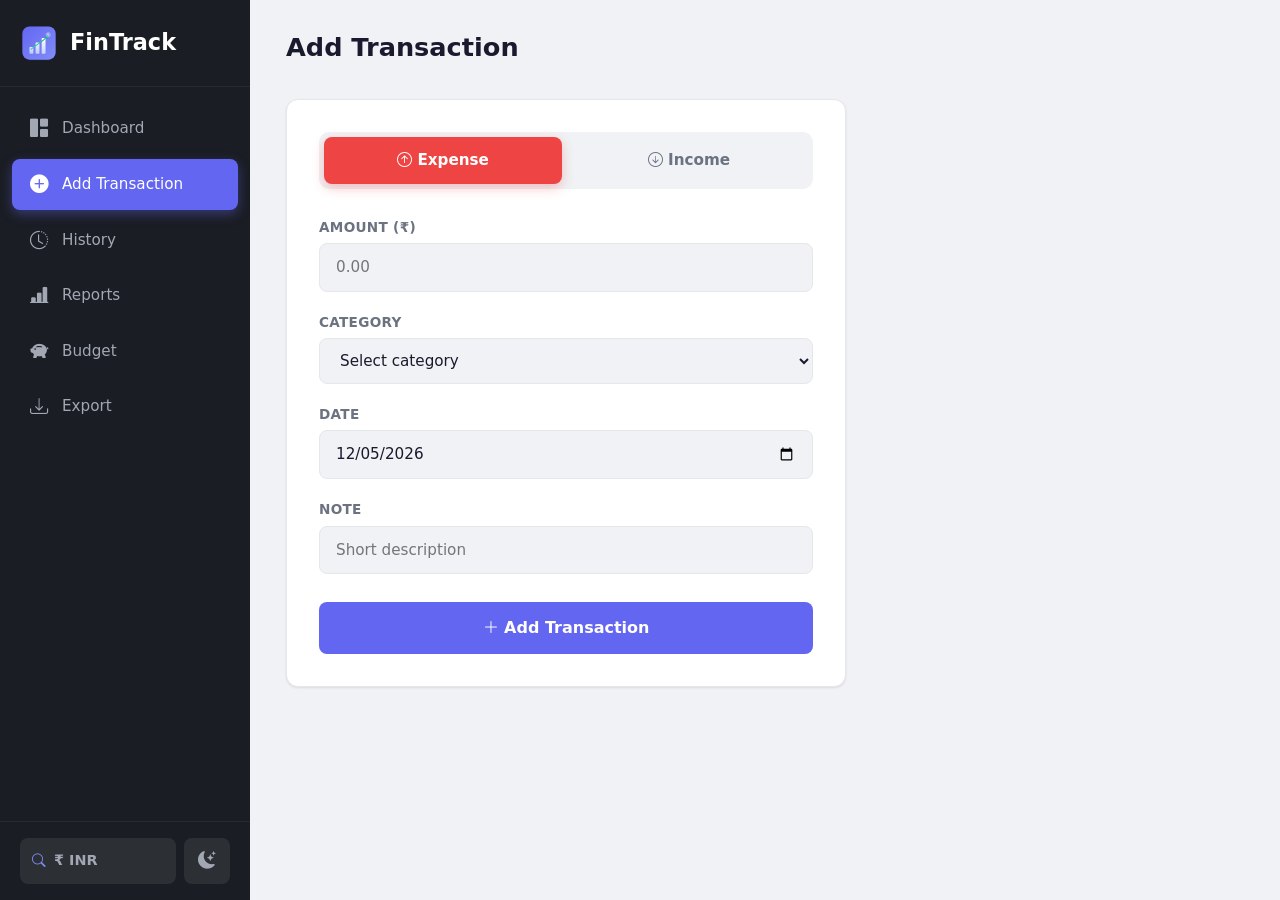
==== add-expense.html @ 977323e3 "HTML, CSS, JS file updating" ====
<!DOCTYPE html>
<html lang="en">
<head>
    <meta charset="UTF-8">
    <meta name="viewport" content="width=device-width, initial-scale=1.0">
    <title>FinTrack — Add Transaction</title>
    <link href="https://cdn.jsdelivr.net/npm/bootstrap@5.3.2/dist/css/bootstrap.min.css" rel="stylesheet">
    <link rel="stylesheet" href="https://cdn.jsdelivr.net/npm/bootstrap-icons@1.11.2/font/bootstrap-icons.css">
    <link rel="icon" type="image/svg+xml" href="assets/logo.svg">
    <link rel="stylesheet" href="css/dashboard.css">
</head>
<body data-page="add-transaction">

    <!-- Sidebar -->
    <nav class="sidebar" id="sidebar">
        <div class="sidebar-brand">
            <img src="assets/logo.svg" alt="FinTrack" class="brand-logo">
            <span>FinTrack</span>
        </div>
        <ul class="sidebar-nav">
            <li><a href="index.html" class="nav-link"><i class="bi bi-grid-1x2-fill"></i><span>Dashboard</span></a></li>
            <li><a href="add-expense.html" class="nav-link active"><i class="bi bi-plus-circle-fill"></i><span>Add Transaction</span></a></li>
            <li><a href="history.html" class="nav-link"><i class="bi bi-clock-history"></i><span>History</span></a></li>
            <li><a href="reports.html" class="nav-link"><i class="bi bi-bar-chart-line-fill"></i><span>Reports</span></a></li>
            <li><a href="budget.html" class="nav-link"><i class="bi bi-piggy-bank-fill"></i><span>Budget</span></a></li>
            <li><a href="export.html" class="nav-link"><i class="bi bi-download"></i><span>Export</span></a></li>
        </ul>
        <div class="sidebar-footer">
            <div class="sidebar-footer-row">
                <button class="btn-currency" id="currencyBtn" title="Change currency">
                    <i class="bi bi-search"></i>
                    <span id="currencyBtnLabel">₹ INR</span>
                </button>
                <button class="btn-theme" id="themeToggle" title="Toggle theme">
                    <i class="bi bi-moon-stars-fill"></i>
                </button>
            </div>
            <div class="currency-popup" id="currencyPopup">
                <div class="currency-popup-search">
                    <i class="bi bi-search"></i>
                    <input type="text" id="currencySearchInput" placeholder="Search currency..." autocomplete="off">
                </div>
                <ul class="currency-list" id="currencyList"></ul>
            </div>
        </div>
    </nav>

    <!-- Mobile Top Bar -->
    <div class="mobile-topbar d-md-none">
        <button class="btn-menu" id="menuToggle"><i class="bi bi-list"></i></button>
        <span class="brand-text"><img src="assets/logo.svg" alt="FinTrack" class="brand-logo-sm"> FinTrack</span>
    </div>

    <!-- Main Content -->
    <main class="main-content" id="mainContent">
        <section id="add-transaction" class="content-section active">
            <div class="section-header">
                <h2>Add Transaction</h2>
            </div>
            <div class="form-card">
                <div class="tx-type-toggle">
                    <button class="tx-type-btn active" data-type="expense" id="btnExpense">
                        <i class="bi bi-arrow-up-circle"></i> Expense
                    </button>
                    <button class="tx-type-btn" data-type="income" id="btnIncome">
                        <i class="bi bi-arrow-down-circle"></i> Income
                    </button>
                </div>
                <form id="transactionForm" autocomplete="off">
                    <input type="hidden" id="txType" value="expense">
                    <div class="form-group">
                        <label for="txAmount" id="txAmountLabel">Amount</label>
                        <input type="number" id="txAmount" class="form-input" placeholder="0.00" min="1" required>
                    </div>
                    <div class="form-group">
                        <label for="txCategory">Category</label>
                        <select id="txCategory" class="form-input" required>
                            <option value="">Select category</option>
                        </select>
                    </div>
                    <div class="form-group">
                        <label for="txDate">Date</label>
                        <input type="date" id="txDate" class="form-input" required>
                    </div>
                    <div class="form-group">
                        <label for="txNote">Note</label>
                        <input type="text" id="txNote" class="form-input" placeholder="Short description" maxlength="100">
                    </div>
                    <button type="submit" class="btn-submit" id="btnSubmitTx">
                        <i class="bi bi-plus-lg"></i> Add Transaction
                    </button>
                </form>
            </div>
        </section>
    </main>

    <div class="toast-container" id="toastContainer"></div>

    <script src="js/storage.js"></script>
    <script src="js/expense.js"></script>
    <script src="js/ui.js"></script>
    <script src="js/app.js"></script>
</body>
</html>
---- css/dashboard.css ----
/* ===== CSS VARIABLES & THEME ===== */
:root {
    --bg-primary: #f0f2f5;
    --bg-secondary: #ffffff;
    --bg-sidebar: #1a1d23;
    --bg-sidebar-hover: #2a2d35;
    --bg-sidebar-active: #3a3d45;
    --text-primary: #1a1a2e;
    --text-secondary: #6b7280;
    --text-sidebar: #a1a7b3;
    --text-sidebar-active: #ffffff;
    --accent: #6366f1;
    --accent-light: #818cf8;
    --green: #10b981;
    --green-bg: rgba(16, 185, 129, 0.12);
    --red: #ef4444;
    --red-bg: rgba(239, 68, 68, 0.12);
    --blue: #3b82f6;
    --blue-bg: rgba(59, 130, 246, 0.12);
    --orange: #f59e0b;
    --orange-bg: rgba(245, 158, 11, 0.12);
    --border: #e5e7eb;
    --shadow: 0 1px 3px rgba(0, 0, 0, 0.06), 0 1px 2px rgba(0, 0, 0, 0.04);
    --shadow-lg: 0 10px 25px rgba(0, 0, 0, 0.08);
    --radius: 12px;
    --sidebar-width: 250px;
    --transition: 0.25s ease;
}

[data-theme="dark"] {
    --bg-primary: #111318;
    --bg-secondary: #1a1d24;
    --bg-sidebar: #0d0f13;
    --bg-sidebar-hover: #1e2028;
    --bg-sidebar-active: #282b34;
    --text-primary: #e5e7eb;
    --text-secondary: #9ca3af;
    --border: #2d3039;
    --shadow: 0 1px 3px rgba(0, 0, 0, 0.3);
    --shadow-lg: 0 10px 25px rgba(0, 0, 0, 0.4);
}

/* ===== RESET ===== */
*, *::before, *::after {
    margin: 0;
    padding: 0;
    box-sizing: border-box;
}

html {
    scroll-behavior: smooth;
}

body {
    font-family: 'Segoe UI', system-ui, -apple-system, sans-serif;
    background: var(--bg-primary);
    color: var(--text-primary);
    min-height: 100vh;
    transition: background var(--transition), color var(--transition);
}

/* ===== SIDEBAR ===== */
.sidebar {
    position: fixed;
    left: 0;
    top: 0;
    width: var(--sidebar-width);
    height: 100vh;
    background: var(--bg-sidebar);
    display: flex;
    flex-direction: column;
    z-index: 1000;
    transition: transform var(--transition);
}

.sidebar-brand {
    display: flex;
    align-items: center;
    gap: 12px;
    padding: 24px 20px;
    font-size: 1.4rem;
    font-weight: 700;
    color: #fff;
    border-bottom: 1px solid rgba(255, 255, 255, 0.06);
    text-decoration: none;
}

.brand-logo {
    width: 38px;
    height: 38px;
    border-radius: 10px;
    flex-shrink: 0;
    transition: transform 0.3s ease;
}

.sidebar-brand:hover .brand-logo {
    transform: rotate(-8deg) scale(1.08);
}

.brand-logo-sm {
    width: 28px;
    height: 28px;
    border-radius: 6px;
    vertical-align: middle;
    margin-right: 2px;
}

.sidebar-nav {
    list-style: none;
    padding: 16px 12px;
    flex: 1;
    overflow-y: auto;
}

.sidebar-nav li {
    margin-bottom: 4px;
}

.sidebar-nav .nav-link {
    display: flex;
    align-items: center;
    gap: 12px;
    padding: 12px 16px;
    border-radius: 8px;
    color: var(--text-sidebar);
    text-decoration: none;
    font-size: 0.95rem;
    font-weight: 500;
    transition: all var(--transition);
}

.sidebar-nav .nav-link:hover {
    background: var(--bg-sidebar-hover);
    color: #fff;
}

.sidebar-nav .nav-link.active {
    background: var(--accent);
    color: #fff;
    box-shadow: 0 4px 12px rgba(99, 102, 241, 0.4);
}

.sidebar-nav .nav-link i {
    font-size: 1.15rem;
    width: 22px;
    text-align: center;
}

.sidebar-footer {
    padding: 16px 20px;
    border-top: 1px solid rgba(255, 255, 255, 0.06);
    position: relative;
}

.btn-theme {
    background: rgba(255, 255, 255, 0.08);
    border: none;
    color: var(--text-sidebar);
    padding: 10px 14px;
    border-radius: 8px;
    cursor: pointer;
    font-size: 1.1rem;
    transition: all var(--transition);
    width: auto;
    flex-shrink: 0;
}

.btn-theme:hover {
    background: rgba(255, 255, 255, 0.14);
    color: #fff;
}

/* ===== SIDEBAR FOOTER ROW ===== */
.sidebar-footer-row {
    display: flex;
    gap: 8px;
    margin-bottom: 0;
}

.btn-currency {
    flex: 1;
    display: flex;
    align-items: center;
    gap: 8px;
    padding: 10px 12px;
    background: rgba(255, 255, 255, 0.08);
    border: none;
    border-radius: 8px;
    color: var(--text-sidebar);
    font-size: 0.9rem;
    font-weight: 600;
    cursor: pointer;
    transition: all var(--transition);
}

.btn-currency i {
    font-size: 0.85rem;
    color: var(--accent-light);
}

.btn-currency:hover {
    background: rgba(255, 255, 255, 0.14);
    color: #fff;
}

/* ===== CURRENCY SEARCH POPUP ===== */
.currency-popup {
    position: absolute;
    bottom: 60px;
    left: 12px;
    right: 12px;
    background: var(--bg-sidebar);
    border: 1px solid rgba(255, 255, 255, 0.12);
    border-radius: 12px;
    box-shadow: 0 -8px 30px rgba(0, 0, 0, 0.4);
    z-index: 1100;
    display: none;
    flex-direction: column;
    max-height: 320px;
    overflow: hidden;
}

.currency-popup.open {
    display: flex;
    animation: popupSlideUp 0.2s ease;
}

@keyframes popupSlideUp {
    from { opacity: 0; transform: translateY(8px); }
    to { opacity: 1; transform: translateY(0); }
}

.currency-popup-search {
    display: flex;
    align-items: center;
    gap: 8px;
    padding: 10px 14px;
    border-bottom: 1px solid rgba(255, 255, 255, 0.08);
}

.currency-popup-search i {
    color: var(--accent-light);
    font-size: 0.9rem;
    flex-shrink: 0;
}

.currency-popup-search input {
    background: transparent;
    border: none;
    outline: none;
    color: #fff;
    font-size: 0.88rem;
    width: 100%;
}

.currency-popup-search input::placeholder {
    color: rgba(255, 255, 255, 0.35);
}

.currency-list {
    list-style: none;
    overflow-y: auto;
    padding: 6px;
    margin: 0;
    flex: 1;
}

.currency-list::-webkit-scrollbar {
    width: 5px;
}

.currency-list::-webkit-scrollbar-thumb {
    background: rgba(255, 255, 255, 0.15);
    border-radius: 3px;
}

.currency-list li {
    padding: 8px 12px;
    border-radius: 7px;
    cursor: pointer;
    display: flex;
    align-items: center;
    gap: 10px;
    font-size: 0.85rem;
    color: var(--text-sidebar);
    transition: all 0.15s ease;
}

.currency-list li:hover {
    background: rgba(255, 255, 255, 0.08);
    color: #fff;
}

.currency-list li.active {
    background: var(--accent);
    color: #fff;
}

.currency-list li .cur-symbol {
    width: 28px;
    height: 28px;
    border-radius: 6px;
    background: rgba(255, 255, 255, 0.06);
    display: flex;
    align-items: center;
    justify-content: center;
    font-weight: 700;
    font-size: 0.82rem;
    flex-shrink: 0;
}

.currency-list li.active .cur-symbol {
    background: rgba(255, 255, 255, 0.2);
}

.currency-list li .cur-info {
    flex: 1;
    min-width: 0;
}

.currency-list li .cur-code {
    font-weight: 700;
    font-size: 0.85rem;
}

.currency-list li .cur-name {
    font-size: 0.75rem;
    opacity: 0.7;
    white-space: nowrap;
    overflow: hidden;
    text-overflow: ellipsis;
}

.currency-list .no-results {
    text-align: center;
    color: rgba(255, 255, 255, 0.35);
    padding: 20px 10px;
    font-size: 0.85rem;
    cursor: default;
}

.currency-list .no-results:hover {
    background: transparent;
    color: rgba(255, 255, 255, 0.35);
}

/* ===== MOBILE TOPBAR ===== */
.mobile-topbar {
    position: fixed;
    top: 0;
    left: 0;
    right: 0;
    height: 56px;
    background: var(--bg-sidebar);
    display: flex;
    align-items: center;
    padding: 0 16px;
    gap: 12px;
    z-index: 999;
}

.btn-menu {
    background: none;
    border: none;
    color: #fff;
    font-size: 1.5rem;
    cursor: pointer;
}

.brand-text {
    color: #fff;
    font-weight: 700;
    font-size: 1.1rem;
}

/* ===== MAIN CONTENT ===== */
.main-content {
    margin-left: var(--sidebar-width);
    padding: 32px 36px;
    min-height: 100vh;
    transition: margin-left var(--transition);
}

/* ===== SECTIONS ===== */
.content-section {
    display: none;
    animation: fadeIn 0.3s ease;
}

.content-section.active {
    display: block;
}

@keyframes fadeIn {
    from { opacity: 0; transform: translateY(10px); }
    to { opacity: 1; transform: translateY(0); }
}

.section-header {
    display: flex;
    justify-content: space-between;
    align-items: center;
    flex-wrap: wrap;
    gap: 12px;
    margin-bottom: 28px;
}

.section-header h2 {
    font-size: 1.6rem;
    font-weight: 700;
}

.date-display {
    color: var(--text-secondary);
    font-size: 0.95rem;
}

/* ===== SUMMARY CARDS ===== */
.summary-cards {
    display: grid;
    grid-template-columns: repeat(auto-fit, minmax(220px, 1fr));
    gap: 20px;
    margin-bottom: 28px;
}

.summary-card {
    background: var(--bg-secondary);
    border-radius: var(--radius);
    padding: 22px 24px;
    display: flex;
    align-items: center;
    gap: 18px;
    box-shadow: var(--shadow);
    transition: transform var(--transition), box-shadow var(--transition);
    border: 1px solid var(--border);
}

.summary-card:hover {
    transform: translateY(-4px);
    box-shadow: var(--shadow-lg);
}

.card-icon {
    width: 52px;
    height: 52px;
    border-radius: 12px;
    display: flex;
    align-items: center;
    justify-content: center;
    font-size: 1.5rem;
    flex-shrink: 0;
}

.card-balance .card-icon { background: var(--green-bg); color: var(--green); }
.card-income .card-icon { background: var(--blue-bg); color: var(--blue); }
.card-expense .card-icon { background: var(--red-bg); color: var(--red); }
.card-savings .card-icon { background: var(--orange-bg); color: var(--orange); }

.card-label {
    display: block;
    font-size: 0.82rem;
    color: var(--text-secondary);
    text-transform: uppercase;
    letter-spacing: 0.5px;
    margin-bottom: 4px;
}

.card-value {
    display: block;
    font-size: 1.45rem;
    font-weight: 700;
}

/* ===== CHARTS ===== */
.charts-row {
    display: grid;
    grid-template-columns: repeat(auto-fit, minmax(380px, 1fr));
    gap: 20px;
    margin-bottom: 28px;
}

.chart-card {
    background: var(--bg-secondary);
    border-radius: var(--radius);
    padding: 20px;
    box-shadow: var(--shadow);
    border: 1px solid var(--border);
    max-height: 320px;
}

.chart-card canvas {
    max-height: 240px;
}

.chart-card.full-width {
    grid-column: 1 / -1;
}

.chart-card h5 {
    font-size: 1rem;
    font-weight: 600;
    margin-bottom: 16px;
    color: var(--text-primary);
}

/* ===== PANELS ===== */
.panel {
    background: var(--bg-secondary);
    border-radius: var(--radius);
    padding: 24px;
    box-shadow: var(--shadow);
    border: 1px solid var(--border);
    margin-bottom: 28px;
}

.panel-header {
    display: flex;
    justify-content: space-between;
    align-items: center;
    margin-bottom: 18px;
}

.panel-header h5 {
    font-size: 1rem;
    font-weight: 600;
}

.view-all {
    color: var(--accent);
    text-decoration: none;
    font-size: 0.88rem;
    font-weight: 500;
    cursor: pointer;
}

.view-all:hover {
    text-decoration: underline;
}

/* ===== TRANSACTION LIST ITEMS ===== */
.tx-item {
    display: flex;
    align-items: center;
    gap: 14px;
    padding: 14px 0;
    border-bottom: 1px solid var(--border);
}

.tx-item:last-child {
    border-bottom: none;
}

.tx-icon {
    width: 42px;
    height: 42px;
    border-radius: 10px;
    display: flex;
    align-items: center;
    justify-content: center;
    flex-shrink: 0;
}

.tx-emoji {
    font-size: 1.25rem;
    line-height: 1;
}

.cat-emoji {
    font-size: 0.9rem;
    line-height: 1;
}

.tx-details {
    flex: 1;
    min-width: 0;
}

.tx-category {
    font-weight: 600;
    font-size: 0.92rem;
}

.tx-note {
    font-size: 0.82rem;
    color: var(--text-secondary);
    white-space: nowrap;
    overflow: hidden;
    text-overflow: ellipsis;
}

.tx-meta {
    text-align: right;
    flex-shrink: 0;
}

.tx-amount {
    font-weight: 700;
    font-size: 0.95rem;
}

.tx-amount.income { color: var(--green); }
.tx-amount.expense { color: var(--red); }

.tx-date {
    font-size: 0.78rem;
    color: var(--text-secondary);
}

.empty-state {
    text-align: center;
    color: var(--text-secondary);
    padding: 32px 16px;
    font-size: 0.95rem;
}

/* ===== FORM CARD ===== */
.form-card {
    background: var(--bg-secondary);
    border-radius: var(--radius);
    padding: 32px;
    box-shadow: var(--shadow);
    border: 1px solid var(--border);
    max-width: 560px;
}

.budget-form-card {
    margin-bottom: 24px;
}

.tx-type-toggle {
    display: flex;
    gap: 8px;
    margin-bottom: 28px;
    background: var(--bg-primary);
    padding: 5px;
    border-radius: 10px;
}

.tx-type-btn {
    flex: 1;
    padding: 12px;
    border: none;
    border-radius: 8px;
    font-weight: 600;
    font-size: 0.95rem;
    cursor: pointer;
    background: transparent;
    color: var(--text-secondary);
    transition: all var(--transition);
}

.tx-type-btn.active[data-type="expense"] {
    background: var(--red);
    color: #fff;
    box-shadow: 0 4px 12px rgba(239, 68, 68, 0.3);
}

.tx-type-btn.active[data-type="income"] {
    background: var(--green);
    color: #fff;
    box-shadow: 0 4px 12px rgba(16, 185, 129, 0.3);
}

.form-group {
    margin-bottom: 20px;
}

.form-group label {
    display: block;
    font-size: 0.85rem;
    font-weight: 600;
    color: var(--text-secondary);
    margin-bottom: 6px;
    text-transform: uppercase;
    letter-spacing: 0.3px;
}

.form-input {
    width: 100%;
    padding: 12px 16px;
    border: 1.5px solid var(--border);
    border-radius: 8px;
    font-size: 0.95rem;
    background: var(--bg-primary);
    color: var(--text-primary);
    transition: border-color var(--transition);
    outline: none;
}

.form-input:focus {
    border-color: var(--accent);
    box-shadow: 0 0 0 3px rgba(99, 102, 241, 0.15);
}

.btn-submit {
    width: 100%;
    padding: 14px;
    border: none;
    border-radius: 8px;
    background: var(--accent);
    color: #fff;
    font-weight: 600;
    font-size: 1rem;
    cursor: pointer;
    transition: all var(--transition);
    margin-top: 8px;
}

.btn-submit:hover {
    background: var(--accent-light);
    box-shadow: 0 4px 14px rgba(99, 102, 241, 0.35);
}

/* ===== TABLE ===== */
.tx-table {
    width: 100%;
    border-collapse: separate;
    border-spacing: 0;
}

.tx-table thead th {
    text-align: left;
    padding: 12px 16px;
    font-size: 0.8rem;
    text-transform: uppercase;
    letter-spacing: 0.5px;
    color: var(--text-secondary);
    border-bottom: 2px solid var(--border);
    font-weight: 600;
}

.tx-table tbody td {
    padding: 14px 16px;
    border-bottom: 1px solid var(--border);
    font-size: 0.9rem;
}

.tx-table tbody tr:hover {
    background: var(--bg-primary);
}

/* ===== ACTION BUTTONS ===== */
.tx-actions {
    display: flex;
    gap: 6px;
    flex-shrink: 0;
    margin-left: 8px;
}

.action-btns {
    display: flex;
    gap: 6px;
}

.btn-edit {
    background: none;
    border: none;
    color: var(--accent);
    cursor: pointer;
    font-size: 1rem;
    padding: 6px 8px;
    border-radius: 6px;
    transition: all var(--transition);
}

.btn-edit:hover {
    background: rgba(99, 102, 241, 0.12);
    color: var(--accent-light);
}

.btn-delete {
    background: none;
    border: none;
    color: var(--red);
    cursor: pointer;
    font-size: 1rem;
    padding: 6px 8px;
    border-radius: 6px;
    transition: all var(--transition);
}

.btn-delete:hover {
    background: var(--red-bg);
}

/* ===== CATEGORY BADGE ===== */
.category-badge {
    display: inline-flex;
    align-items: center;
    gap: 6px;
    padding: 5px 12px;
    border-radius: 20px;
    font-size: 0.82rem;
    font-weight: 600;
    letter-spacing: 0.2px;
}

/* ===== EXPORT SECTION ===== */
.export-filters {
    display: flex;
    gap: 16px;
    margin-bottom: 24px;
    flex-wrap: wrap;
}

.export-filter-group {
    flex: 1;
    min-width: 200px;
}

.export-filter-group label {
    display: block;
    font-size: 0.85rem;
    font-weight: 600;
    color: var(--text-secondary);
    margin-bottom: 6px;
}

.export-preview-panel {
    margin-bottom: 24px;
}

.export-count {
    font-size: 0.85rem;
    color: var(--text-secondary);
    background: var(--bg-primary);
    padding: 4px 12px;
    border-radius: 20px;
    font-weight: 600;
}

.export-summary {
    display: grid;
    grid-template-columns: repeat(auto-fit, minmax(160px, 1fr));
    gap: 16px;
    margin-bottom: 20px;
    padding: 16px 0;
    border-bottom: 1px solid var(--border);
}

.export-stat {
    text-align: center;
    padding: 14px 12px;
    background: var(--bg-primary);
    border-radius: 12px;
}

.export-stat-label {
    display: block;
    font-size: 0.78rem;
    color: var(--text-secondary);
    text-transform: uppercase;
    letter-spacing: 0.5px;
    margin-bottom: 6px;
    font-weight: 600;
}

.export-stat-value {
    display: block;
    font-size: 1.15rem;
    font-weight: 700;
    color: var(--text-primary);
}

.export-stat-value.income { color: var(--green); }
.export-stat-value.expense { color: var(--red); }

.export-table {
    max-height: 400px;
    overflow-y: auto;
}

.type-badge {
    display: inline-block;
    padding: 3px 10px;
    border-radius: 20px;
    font-size: 0.78rem;
    font-weight: 600;
}

.type-badge.income {
    background: rgba(16, 185, 129, 0.12);
    color: var(--green);
}

.type-badge.expense {
    background: rgba(239, 68, 68, 0.12);
    color: var(--red);
}

.export-actions {
    display: flex;
    gap: 16px;
    flex-wrap: wrap;
}

.btn-export {
    display: inline-flex;
    align-items: center;
    gap: 10px;
    padding: 14px 28px;
    border: none;
    border-radius: 12px;
    font-size: 0.95rem;
    font-weight: 700;
    cursor: pointer;
    transition: all 0.25s ease;
    flex: 1;
    justify-content: center;
    min-width: 180px;
}

.btn-export:disabled {
    opacity: 0.45;
    cursor: not-allowed;
    transform: none !important;
}

.btn-export i {
    font-size: 1.2rem;
}

.btn-csv {
    background: linear-gradient(135deg, #10b981, #059669);
    color: #fff;
    box-shadow: 0 4px 14px rgba(16, 185, 129, 0.3);
}

.btn-csv:not(:disabled):hover {
    transform: translateY(-2px);
    box-shadow: 0 6px 20px rgba(16, 185, 129, 0.4);
}

.btn-pdf {
    background: linear-gradient(135deg, #ef4444, #dc2626);
    color: #fff;
    box-shadow: 0 4px 14px rgba(239, 68, 68, 0.3);
}

.btn-pdf:not(:disabled):hover {
    transform: translateY(-2px);
    box-shadow: 0 6px 20px rgba(239, 68, 68, 0.4);
}

/* ===== MODAL ===== */
.modal-overlay {
    position: fixed;
    inset: 0;
    background: rgba(0, 0, 0, 0.5);
    backdrop-filter: blur(4px);
    display: flex;
    align-items: center;
    justify-content: center;
    z-index: 2000;
    opacity: 0;
    visibility: hidden;
    transition: all 0.25s ease;
}

.modal-overlay.active {
    opacity: 1;
    visibility: visible;
}

.modal-box {
    background: var(--bg-secondary);
    border-radius: 16px;
    padding: 28px 32px;
    width: 90%;
    max-width: 480px;
    box-shadow: 0 20px 60px rgba(0, 0, 0, 0.25);
    transform: translateY(20px) scale(0.97);
    transition: transform 0.25s ease;
    border: 1px solid var(--border);
}

.modal-overlay.active .modal-box {
    transform: translateY(0) scale(1);
}

.modal-sm {
    max-width: 400px;
}

.modal-header {
    display: flex;
    justify-content: space-between;
    align-items: center;
    margin-bottom: 24px;
}

.modal-header h4 {
    font-size: 1.15rem;
    font-weight: 700;
    display: flex;
    align-items: center;
    gap: 8px;
}

.modal-close {
    background: none;
    border: none;
    color: var(--text-secondary);
    font-size: 1.2rem;
    cursor: pointer;
    padding: 4px 6px;
    border-radius: 6px;
    transition: all var(--transition);
}

.modal-close:hover {
    background: var(--bg-primary);
    color: var(--text-primary);
}

.modal-body-text {
    color: var(--text-secondary);
    font-size: 0.95rem;
    line-height: 1.5;
    margin-bottom: 16px;
}

.delete-preview {
    background: var(--bg-primary);
    border-radius: 10px;
    padding: 14px 18px;
    margin-bottom: 20px;
    border: 1px solid var(--border);
    font-size: 0.9rem;
}

.delete-preview .dp-row {
    display: flex;
    justify-content: space-between;
    padding: 3px 0;
}

.delete-preview .dp-label {
    color: var(--text-secondary);
}

.delete-preview .dp-value {
    font-weight: 600;
}

.modal-actions {
    display: flex;
    gap: 10px;
    justify-content: flex-end;
    margin-top: 24px;
}

.btn-cancel {
    padding: 10px 20px;
    border: 1.5px solid var(--border);
    border-radius: 8px;
    background: transparent;
    color: var(--text-primary);
    font-weight: 600;
    font-size: 0.92rem;
    cursor: pointer;
    transition: all var(--transition);
}

.btn-cancel:hover {
    background: var(--bg-primary);
    border-color: var(--text-secondary);
}

.btn-save {
    padding: 10px 22px;
    border: none;
    border-radius: 8px;
    background: var(--accent);
    color: #fff;
    font-weight: 600;
    font-size: 0.92rem;
    cursor: pointer;
    transition: all var(--transition);
}

.btn-save:hover {
    background: var(--accent-light);
    box-shadow: 0 4px 14px rgba(99, 102, 241, 0.35);
}

.btn-danger {
    padding: 10px 22px;
    border: none;
    border-radius: 8px;
    background: var(--red);
    color: #fff;
    font-weight: 600;
    font-size: 0.92rem;
    cursor: pointer;
    transition: all var(--transition);
}

.btn-danger:hover {
    background: #dc2626;
    box-shadow: 0 4px 14px rgba(239, 68, 68, 0.35);
}

/* ===== EDIT TYPE TOGGLE (inside modal) ===== */
.edit-type-toggle {
    display: flex;
    gap: 8px;
    margin-bottom: 20px;
    background: var(--bg-primary);
    padding: 4px;
    border-radius: 10px;
}

.edit-type-btn {
    flex: 1;
    padding: 10px;
    border: none;
    border-radius: 7px;
    font-weight: 600;
    font-size: 0.9rem;
    cursor: pointer;
    background: transparent;
    color: var(--text-secondary);
    transition: all var(--transition);
}

.edit-type-btn.active[data-type="expense"] {
    background: var(--red);
    color: #fff;
}

.edit-type-btn.active[data-type="income"] {
    background: var(--green);
    color: #fff;
}

/* ===== RESPONSIVE ===== */
.filter-bar {
    display: flex;
    gap: 10px;
    flex-wrap: wrap;
}

.filter-select {
    width: auto;
    min-width: 150px;
    padding: 8px 12px;
    font-size: 0.88rem;
}

/* ===== BUDGET PROGRESS ===== */
.budget-bar {
    margin-top: 16px;
}

.budget-labels {
    display: flex;
    justify-content: space-between;
    margin-bottom: 8px;
    font-size: 0.88rem;
}

.budget-labels .spent { color: var(--red); font-weight: 600; }
.budget-labels .limit { color: var(--text-secondary); }

.progress-track {
    height: 14px;
    background: var(--bg-primary);
    border-radius: 7px;
    overflow: hidden;
    border: 1px solid var(--border);
}

.progress-fill {
    height: 100%;
    border-radius: 7px;
    transition: width 0.6s ease;
    background: var(--green);
}

.progress-fill.warning { background: var(--orange); }
.progress-fill.danger { background: var(--red); }

.budget-percent {
    text-align: right;
    font-size: 0.82rem;
    color: var(--text-secondary);
    margin-top: 4px;
}

/* ===== TOAST ===== */
.toast-container {
    position: fixed;
    top: 28px;
    right: 28px;
    z-index: 9999;
    display: flex;
    flex-direction: column;
    gap: 12px;
    pointer-events: none;
}

.toast-msg {
    pointer-events: auto;
    min-width: 320px;
    max-width: 420px;
    border-radius: 14px;
    overflow: hidden;
    box-shadow: 0 12px 40px rgba(0, 0, 0, 0.15), 0 2px 8px rgba(0, 0, 0, 0.08);
    animation: toastSlideIn 0.4s cubic-bezier(0.21, 1.02, 0.73, 1);
    background: var(--bg-secondary);
    border: 1px solid var(--border);
    backdrop-filter: blur(12px);
}

.toast-msg.removing {
    animation: toastSlideOut 0.3s ease forwards;
}

.toast-body {
    display: flex;
    align-items: flex-start;
    gap: 14px;
    padding: 16px 18px 14px;
}

.toast-icon-wrap {
    width: 38px;
    height: 38px;
    border-radius: 10px;
    display: flex;
    align-items: center;
    justify-content: center;
    flex-shrink: 0;
    margin-top: 1px;
}

.toast-icon {
    font-size: 1.15rem;
    color: #fff;
}

.toast-content {
    flex: 1;
    min-width: 0;
}

.toast-title {
    font-size: 0.88rem;
    font-weight: 700;
    margin-bottom: 2px;
    color: var(--text-primary);
}

.toast-text {
    font-size: 0.82rem;
    font-weight: 400;
    color: var(--text-secondary);
    line-height: 1.4;
}

.toast-close {
    background: none;
    border: none;
    color: var(--text-secondary);
    font-size: 0.9rem;
    cursor: pointer;
    padding: 4px 6px;
    border-radius: 6px;
    transition: all 0.15s ease;
    flex-shrink: 0;
    opacity: 0.5;
    margin-top: -2px;
}

.toast-close:hover {
    background: var(--bg-primary);
    color: var(--text-primary);
    opacity: 1;
}

.toast-progress {
    height: 3px;
    background: rgba(0, 0, 0, 0.04);
}

.toast-progress-bar {
    height: 100%;
    animation: toastCountdown 2.5s linear forwards;
}

/* Toast type styles */
.toast-msg.success .toast-icon-wrap { background: var(--green); }
.toast-msg.success .toast-progress-bar { background: var(--green); }
.toast-msg.success .toast-title { color: var(--green); }

.toast-msg.error .toast-icon-wrap { background: var(--red); }
.toast-msg.error .toast-progress-bar { background: var(--red); }
.toast-msg.error .toast-title { color: var(--red); }

.toast-msg.info .toast-icon-wrap { background: var(--accent); }
.toast-msg.info .toast-progress-bar { background: var(--accent); }
.toast-msg.info .toast-title { color: var(--accent); }

@keyframes toastSlideIn {
    from { transform: translateX(120%); opacity: 0; }
    60% { transform: translateX(-4%); opacity: 1; }
    to { transform: translateX(0); opacity: 1; }
}

@keyframes toastSlideOut {
    from { transform: translateX(0); opacity: 1; }
    to { transform: translateX(120%); opacity: 0; }
}

@keyframes toastCountdown {
    from { width: 100%; }
    to { width: 0%; }
}

/* ===== RESPONSIVE ===== */
@media (max-width: 768px) {
    .sidebar {
        transform: translateX(-100%);
    }
    .sidebar.open {
        transform: translateX(0);
    }
    .main-content {
        margin-left: 0;
        padding: 72px 16px 24px;
    }
    .summary-cards {
        grid-template-columns: repeat(2, 1fr);
    }
    .charts-row {
        grid-template-columns: 1fr;
    }
    .section-header {
        flex-direction: column;
        align-items: flex-start;
    }
    .filter-bar {
        width: 100%;
    }
    .filter-select {
        flex: 1;
        min-width: 100px;
    }
    .form-card {
        max-width: 100%;
    }
}

@media (max-width: 480px) {
    .summary-cards {
        grid-template-columns: 1fr;
    }
}
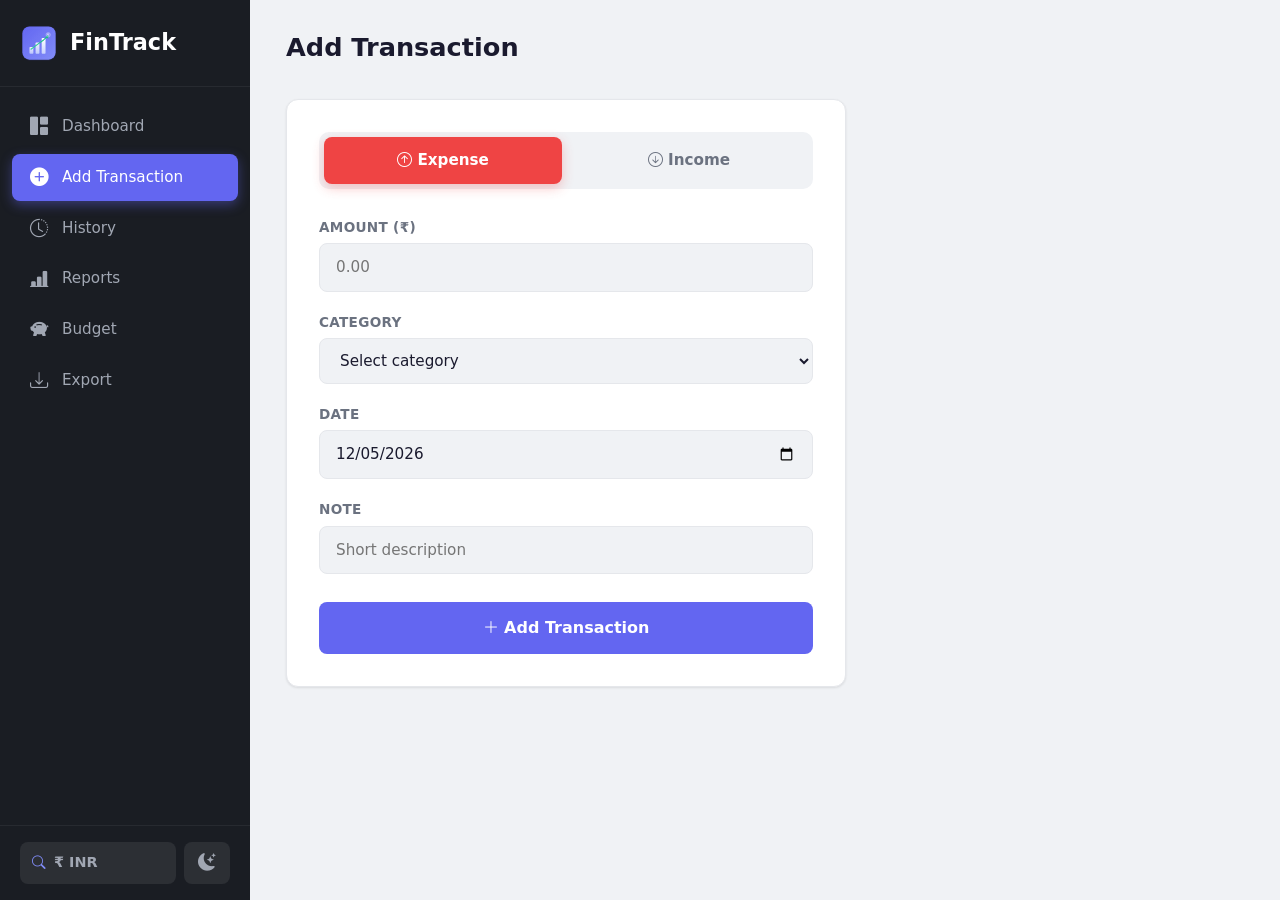
==== commit 689049ff: "updated add" ====
--- a/add-expense.html
+++ b/add-expense.html
@@ -1,4 +1,3 @@
-<!DOCTYPE html>
 <html lang="en">
 <head>
     <meta charset="UTF-8">
@@ -74,9 +73,10 @@
                     </div>
                     <div class="form-group">
                         <label for="txCategory">Category</label>
-                        <select id="txCategory" class="form-input" required>
+                        <select id="txCategory" class="form-input">
                             <option value="">Select category</option>
                         </select>
+                            <input type="text" id="txCustomCategory" class="form-input" placeholder="Enter category name..." maxlength="30" style="display: none;">
                     </div>
                     <div class="form-group">
                         <label for="txDate">Date</label>
--- a/css/dashboard.css
+++ b/css/dashboard.css
@@ -410,6 +410,39 @@
     font-weight: 700;
 }
 
+.dashboard-note {
+    margin: -14px 0 18px;
+    font-size: 0.88rem;
+    color: var(--text-secondary);
+}
+
+.dashboard-note a {
+    color: var(--primary);
+    font-weight: 600;
+    text-decoration: none;
+}
+
+.dashboard-note a:hover {
+    text-decoration: underline;
+}
+
+.dashboard-note .history-highlight {
+    display: inline-block;
+    margin-left: 4px;
+    padding: 2px 10px;
+    border-radius: 999px;
+    background: rgba(99, 102, 241, 0.14);
+    border: 1px solid rgba(99, 102, 241, 0.35);
+    color: var(--primary);
+    font-weight: 700;
+    text-decoration: none;
+}
+
+.dashboard-note .history-highlight:hover {
+    background: rgba(99, 102, 241, 0.2);
+    text-decoration: none;
+}
+
 .date-display {
     color: var(--text-secondary);
     font-size: 0.95rem;
@@ -501,6 +534,55 @@
     font-weight: 600;
     margin-bottom: 16px;
     color: var(--text-primary);
+}
+
+/* ===== REPORTS PAGE ===== */
+.reports-header-group {
+    display: flex;
+    flex-direction: column;
+    gap: 6px;
+}
+
+.reports-period {
+    font-size: 0.9rem;
+    color: var(--text-secondary);
+    margin: 0;
+    font-weight: 500;
+    letter-spacing: 0.3px;
+}
+
+.chart-header {
+    display: flex;
+    justify-content: space-between;
+    align-items: center;
+    flex-wrap: wrap;
+    gap: 16px;
+    margin-bottom: 16px;
+}
+
+.chart-header h5 {
+    margin-bottom: 0;
+}
+
+.chart-legend {
+    display: flex;
+    gap: 16px;
+    flex-wrap: wrap;
+}
+
+.legend-item {
+    display: flex;
+    align-items: center;
+    gap: 8px;
+    font-size: 0.9rem;
+    color: var(--text-secondary);
+}
+
+.legend-color {
+    display: inline-block;
+    width: 12px;
+    height: 12px;
+    border-radius: 2px;
 }
 
 /* ===== PANELS ===== */
@@ -796,150 +878,309 @@
 }
 
 /* ===== EXPORT SECTION ===== */
+.export-page {
+    gap: 20px;
+}
+
+.export-title-wrap {
+    margin-bottom: 18px;
+}
+
+.export-title-wrap h2 {
+    display: inline-block;
+    margin: 0;
+    font-size: 2.6rem;
+    font-weight: 700;
+    padding-bottom: 10px;
+    border-bottom: 2px solid rgba(31, 41, 55, 0.25);
+}
+
+.export-shell {
+    background: linear-gradient(140deg, rgba(255, 255, 255, 0.92), rgba(247, 245, 238, 0.95));
+    border: 1px solid rgba(148, 163, 184, 0.25);
+    border-radius: 18px;
+    padding: 24px 26px;
+    box-shadow: 0 16px 40px rgba(15, 23, 42, 0.08);
+}
+
+[data-theme="dark"] .export-shell {
+    background: linear-gradient(140deg, rgba(31, 41, 55, 0.95), rgba(30, 41, 59, 0.9));
+    border-color: rgba(148, 163, 184, 0.2);
+}
+
 .export-filters {
     display: flex;
-    gap: 16px;
-    margin-bottom: 24px;
+    gap: 14px;
     flex-wrap: wrap;
-}
-
-.export-filter-group {
-    flex: 1;
-    min-width: 200px;
-}
-
-.export-filter-group label {
+    margin-bottom: 18px;
+}
+
+.export-filter-item {
+    min-width: 220px;
+    flex: 1 1 220px;
+}
+
+.export-filter-item label {
     display: block;
-    font-size: 0.85rem;
+    font-size: 0.84rem;
+    font-weight: 700;
+    letter-spacing: 0.8px;
+    color: var(--text-secondary);
+    margin-bottom: 8px;
+}
+
+.export-input-wrap {
+    border: 1.5px solid rgba(100, 116, 139, 0.45);
+    border-radius: 999px;
+    background: rgba(255, 255, 255, 0.65);
+    padding: 0 12px;
+}
+
+[data-theme="dark"] .export-input-wrap {
+    background: rgba(17, 24, 39, 0.65);
+    border-color: rgba(148, 163, 184, 0.45);
+}
+
+.export-input.form-input {
+    border: none;
+    background: transparent;
+    box-shadow: none;
+    min-height: 50px;
+    font-size: 1rem;
+    padding: 10px 6px;
+}
+
+.export-input.form-input:focus {
+    box-shadow: none;
+}
+
+.export-summary-strip {
+    display: grid;
+    grid-template-columns: repeat(3, minmax(0, 1fr));
+    border: 1px solid rgba(100, 116, 139, 0.35);
+    border-radius: 18px;
+    overflow: hidden;
+    margin-bottom: 16px;
+    background: linear-gradient(145deg, rgba(241, 245, 249, 0.92), rgba(226, 232, 240, 0.82));
+    box-shadow: 0 10px 24px rgba(15, 23, 42, 0.08);
+}
+
+[data-theme="dark"] .export-summary-strip {
+    background: linear-gradient(145deg, rgba(30, 41, 59, 0.95), rgba(51, 65, 85, 0.82));
+}
+
+.export-summary-item {
+    text-align: center;
+    padding: 18px 10px 16px;
+    position: relative;
+}
+
+.export-summary-item:not(:last-child)::after {
+    content: '';
+    position: absolute;
+    right: 0;
+    top: 16px;
+    bottom: 16px;
+    width: 1px;
+    background: rgba(100, 116, 139, 0.25);
+}
+
+.export-summary-title {
+    display: block;
+    font-size: 0.9rem;
     font-weight: 600;
     color: var(--text-secondary);
     margin-bottom: 6px;
 }
 
-.export-preview-panel {
-    margin-bottom: 24px;
-}
-
-.export-count {
-    font-size: 0.85rem;
-    color: var(--text-secondary);
-    background: var(--bg-primary);
-    padding: 4px 12px;
-    border-radius: 20px;
+.export-summary-value {
+    display: block;
+    font-size: clamp(1.7rem, 2.3vw, 2.5rem);
+    font-weight: 800;
+    line-height: 1.15;
+}
+
+.export-summary-value.income { color: #047857; }
+.export-summary-value.expense { color: #9f1239; }
+.export-summary-value.balance { color: var(--text-primary); }
+
+.export-summary-sub {
+    display: block;
+    margin-top: 4px;
+    font-size: 0.95rem;
+    color: var(--text-secondary);
+}
+
+.export-toolbar {
+    display: flex;
+    align-items: center;
+    justify-content: space-between;
+    gap: 12px;
+    margin-bottom: 10px;
+    flex-wrap: wrap;
+}
+
+.export-count-text {
+    font-size: 2rem;
     font-weight: 600;
-}
-
-.export-summary {
-    display: grid;
-    grid-template-columns: repeat(auto-fit, minmax(160px, 1fr));
-    gap: 16px;
-    margin-bottom: 20px;
-    padding: 16px 0;
-    border-bottom: 1px solid var(--border);
-}
-
-.export-stat {
-    text-align: center;
-    padding: 14px 12px;
-    background: var(--bg-primary);
-    border-radius: 12px;
-}
-
-.export-stat-label {
-    display: block;
-    font-size: 0.78rem;
-    color: var(--text-secondary);
-    text-transform: uppercase;
-    letter-spacing: 0.5px;
-    margin-bottom: 6px;
-    font-weight: 600;
-}
-
-.export-stat-value {
-    display: block;
-    font-size: 1.15rem;
+    color: var(--text-primary);
+}
+
+.export-action-card {
+    display: inline-flex;
+    align-items: center;
+    gap: 10px;
+    border: 1px solid rgba(100, 116, 139, 0.35);
+    border-radius: 14px;
+    background: rgba(255, 255, 255, 0.75);
+    padding: 8px 10px;
+}
+
+[data-theme="dark"] .export-action-card {
+    background: rgba(17, 24, 39, 0.75);
+}
+
+.export-action-label {
+    font-size: 0.95rem;
     font-weight: 700;
     color: var(--text-primary);
-}
-
-.export-stat-value.income { color: var(--green); }
-.export-stat-value.expense { color: var(--red); }
-
-.export-table {
-    max-height: 400px;
-    overflow-y: auto;
-}
-
-.type-badge {
-    display: inline-block;
-    padding: 3px 10px;
-    border-radius: 20px;
-    font-size: 0.78rem;
-    font-weight: 600;
-}
-
-.type-badge.income {
-    background: rgba(16, 185, 129, 0.12);
-    color: var(--green);
-}
-
-.type-badge.expense {
-    background: rgba(239, 68, 68, 0.12);
-    color: var(--red);
-}
-
-.export-actions {
-    display: flex;
-    gap: 16px;
-    flex-wrap: wrap;
+    padding: 0 6px;
+}
+
+.export-btns {
+    display: flex;
+    gap: 8px;
 }
 
 .btn-export {
     display: inline-flex;
     align-items: center;
-    gap: 10px;
-    padding: 14px 28px;
-    border: none;
+    gap: 8px;
+    border: 1px solid rgba(100, 116, 139, 0.28);
     border-radius: 12px;
+    background: linear-gradient(180deg, rgba(255, 255, 255, 0.88), rgba(238, 242, 255, 0.86));
+    color: var(--text-primary);
+    padding: 8px 14px;
+    min-width: 94px;
+    justify-content: center;
+    font-weight: 700;
     font-size: 0.95rem;
+    transition: transform 0.2s ease, box-shadow 0.2s ease;
+}
+
+[data-theme="dark"] .btn-export {
+    background: linear-gradient(180deg, rgba(51, 65, 85, 0.92), rgba(30, 41, 59, 0.92));
+}
+
+.btn-export:not(:disabled):hover {
+    transform: translateY(-1px);
+    box-shadow: 0 6px 14px rgba(15, 23, 42, 0.12);
+}
+
+.btn-export:disabled {
+    opacity: 0.5;
+    cursor: not-allowed;
+}
+
+.btn-csv i,
+.btn-pdf i {
+    font-size: 1.06rem;
+}
+
+.export-table-wrap {
+    border: 1px solid rgba(100, 116, 139, 0.3);
+    border-radius: 14px;
+    background: rgba(255, 255, 255, 0.7);
+    overflow: auto;
+    max-height: 420px;
+}
+
+[data-theme="dark"] .export-table-wrap {
+    background: rgba(15, 23, 42, 0.65);
+}
+
+.export-table {
+    width: 100%;
+    border-collapse: separate;
+    border-spacing: 0;
+    min-width: 780px;
+}
+
+.export-table thead th {
+    position: sticky;
+    top: 0;
+    background: rgba(241, 245, 249, 0.95);
+    color: var(--text-primary);
+    text-align: left;
+    font-size: 0.86rem;
+    letter-spacing: 0.5px;
+    text-transform: uppercase;
     font-weight: 700;
-    cursor: pointer;
-    transition: all 0.25s ease;
-    flex: 1;
-    justify-content: center;
-    min-width: 180px;
-}
-
-.btn-export:disabled {
-    opacity: 0.45;
-    cursor: not-allowed;
-    transform: none !important;
-}
-
-.btn-export i {
-    font-size: 1.2rem;
-}
-
-.btn-csv {
-    background: linear-gradient(135deg, #10b981, #059669);
-    color: #fff;
-    box-shadow: 0 4px 14px rgba(16, 185, 129, 0.3);
-}
-
-.btn-csv:not(:disabled):hover {
-    transform: translateY(-2px);
-    box-shadow: 0 6px 20px rgba(16, 185, 129, 0.4);
-}
-
-.btn-pdf {
-    background: linear-gradient(135deg, #ef4444, #dc2626);
-    color: #fff;
-    box-shadow: 0 4px 14px rgba(239, 68, 68, 0.3);
-}
-
-.btn-pdf:not(:disabled):hover {
-    transform: translateY(-2px);
-    box-shadow: 0 6px 20px rgba(239, 68, 68, 0.4);
+    padding: 12px 14px;
+    border-bottom: 1px solid rgba(148, 163, 184, 0.4);
+}
+
+[data-theme="dark"] .export-table thead th {
+    background: rgba(30, 41, 59, 0.95);
+}
+
+.export-table tbody td {
+    padding: 10px 14px;
+    border-bottom: 1px solid rgba(148, 163, 184, 0.2);
+    vertical-align: middle;
+    font-size: 1.02rem;
+}
+
+.export-table tbody tr:nth-child(even) {
+    background: rgba(148, 163, 184, 0.09);
+}
+
+.export-table tbody .tx-amount {
+    text-align: right;
+    font-weight: 700;
+    white-space: nowrap;
+}
+
+.type-badge {
+    display: inline-flex;
+    align-items: center;
+    padding: 5px 12px;
+    border-radius: 999px;
+    font-size: 0.88rem;
+    font-weight: 700;
+}
+
+.type-badge.income {
+    background: rgba(16, 185, 129, 0.15);
+    color: var(--green);
+}
+
+.type-badge.expense {
+    background: rgba(239, 68, 68, 0.14);
+    color: var(--red);
+}
+
+@media (max-width: 920px) {
+    .export-title-wrap h2 {
+        font-size: 2rem;
+    }
+
+    .export-summary-strip {
+        grid-template-columns: 1fr;
+    }
+
+    .export-summary-item:not(:last-child)::after {
+        display: none;
+    }
+
+    .export-toolbar {
+        flex-direction: column;
+        align-items: flex-start;
+    }
+
+    .export-count-text {
+        font-size: 1.15rem;
+    }
 }
 
 /* ===== MODAL ===== */
